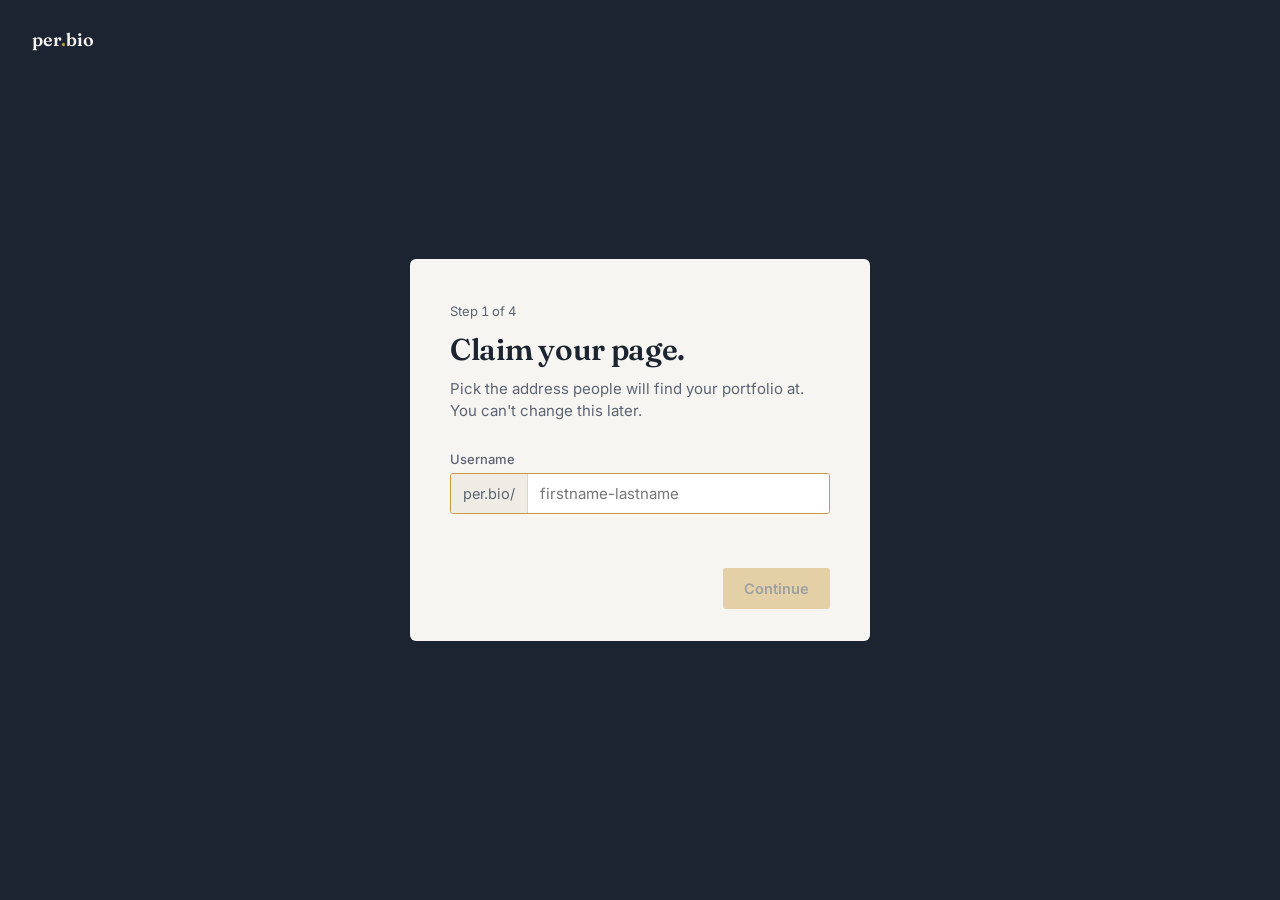
==== index.html @ e637c113 "Add per.bio app" ====
<!DOCTYPE html>
<html lang="en">
<head>
<meta charset="UTF-8">
<meta name="viewport" content="width=device-width, initial-scale=1">
<title>per.bio — Create your page</title>
<link rel="preconnect" href="https://fonts.googleapis.com">
<link href="https://fonts.googleapis.com/css2?family=Fraunces:opsz,wght@9..144,500;9..144,600&family=Inter:wght@400;500;600;700&display=swap" rel="stylesheet">
<link rel="stylesheet" href="style.css">
</head>
<body data-page="onboarding">

  <div class="onboard-wordmark">per<span>.</span>bio</div>

  <div class="onboarding">
    <div class="onboard-card">
      <div class="step-index" id="stepIndex">Step 1 of 4</div>
      <div id="stepBody"><!-- injected by script.js --></div>
      <div class="onboard-actions">
        <button type="button" class="btn-text" id="backBtn">Back</button>
        <button type="button" class="btn btn-primary" id="nextBtn">Continue</button>
      </div>
    </div>
  </div>

  <script src="script.js"></script>
</body>
</html>
---- style.css ----
/* =========================================================
   per.bio — shared styles
   Editorial / academic portfolio aesthetic:
   ink + paper + a single brass accent, hairline rules
   instead of card-shadow stacks.
   ========================================================= */

:root{
  --ink: #1B2430;
  --ink-2: #2A3441;
  --ink-soft: #47526333;
  --paper: #F7F5F1;
  --paper-2: #FFFFFF;
  --brass: #C99A3B;
  --brass-dark: #A87C24;
  --teal: #2F6F62;
  --line: #DCD7CC;
  --line-strong: #C6C0B2;
  --muted: #5B6472;
  --danger: #B3452E;

  --serif: "Fraunces", Georgia, "Times New Roman", serif;
  --sans: "Inter", -apple-system, BlinkMacSystemFont, "Segoe UI", sans-serif;

  --radius-sm: 3px;
  --radius-md: 6px;
  --radius-full: 999px;
}

*{ box-sizing: border-box; }
html, body{ height:100%; }
body{
  margin:0;
  font-family: var(--sans);
  color: var(--ink);
  background: var(--paper);
  -webkit-font-smoothing: antialiased;
}
h1,h2,h3,.serif{ font-family: var(--serif); font-weight: 600; letter-spacing: -0.01em; }
a{ color: inherit; }
button{ font-family: inherit; }
.hidden{ display:none !important; }

input, textarea, select{
  font-family: var(--sans);
  font-size: 15px;
  color: var(--ink);
  background: var(--paper-2);
  border: 1px solid var(--line);
  border-radius: var(--radius-sm);
  padding: 10px 12px;
  width: 100%;
  outline: none;
  transition: border-color .15s ease;
}
input:focus, textarea:focus, select:focus{
  border-color: var(--brass);
}
textarea{ resize: vertical; min-height: 90px; line-height: 1.5; }
label{ font-size: 13px; color: var(--muted); font-weight: 500; display:block; margin-bottom: 6px; }
.field{ margin-bottom: 18px; }
.field-row{ display:flex; gap: 14px; }
.field-row > .field{ flex:1; }

.btn{
  display:inline-flex; align-items:center; justify-content:center; gap:8px;
  border: 1px solid transparent;
  border-radius: var(--radius-sm);
  padding: 11px 20px;
  font-size: 14.5px;
  font-weight: 600;
  cursor: pointer;
  transition: transform .1s ease, opacity .15s ease, background .15s ease;
}
.btn:active{ transform: translateY(1px); }
.btn-primary{ background: var(--brass); color: var(--ink); }
.btn-primary:hover{ background: var(--brass-dark); }
.btn-primary:disabled{ opacity:.4; cursor:not-allowed; }
.btn-ghost{ background: transparent; color: var(--paper); border-color: rgba(247,245,241,.35); }
.btn-ghost:hover{ border-color: rgba(247,245,241,.7); }
.btn-outline{ background: transparent; color: var(--ink); border-color: var(--line-strong); }
.btn-outline:hover{ border-color: var(--ink); }
.btn-sm{ padding: 7px 14px; font-size: 13px; }
.btn-text{ background:none; border:none; color: var(--muted); font-size: 14px; cursor:pointer; padding:6px 4px; }
.btn-text:hover{ color: var(--ink); }

.badge{
  display:inline-flex; align-items:center; gap:6px;
  font-size: 12px; font-weight: 600; letter-spacing:.02em;
  padding: 4px 10px; border-radius: var(--radius-full);
  background: rgba(47,111,98,.1); color: var(--teal);
}

/* ---------- onboarding ---------- */
.onboarding{
  min-height:100vh;
  background: var(--ink);
  display:flex; align-items:center; justify-content:center;
  padding: 32px 20px;
}
.onboard-wordmark{
  position:fixed; top: 28px; left: 32px;
  color: var(--paper); font-family: var(--serif); font-size:18px; font-weight:600;
}
.onboard-wordmark span{ color: var(--brass); }
.onboard-card{
  width: 100%; max-width: 460px;
  background: var(--paper);
  border-radius: var(--radius-md);
  padding: 44px 40px 32px;
}
.step-index{
  font-size: 13px; color: var(--muted); margin-bottom: 14px; font-variant-numeric: tabular-nums;
}
.onboard-card h1{
  font-size: 30px; line-height:1.15; margin: 0 0 10px;
}
.onboard-sub{
  color: var(--muted); font-size: 15px; margin: 0 0 28px; line-height:1.5;
}
.username-input-wrap{
  display:flex; align-items:stretch; border: 1px solid var(--line); border-radius: var(--radius-sm); overflow:hidden;
}
.username-prefix{
  background: #EFECE5; color: var(--muted); font-size: 14.5px;
  display:flex; align-items:center; padding: 0 12px; white-space:nowrap; border-right: 1px solid var(--line);
}
.username-input-wrap input{ border:none; border-radius:0; }
.username-input-wrap:focus-within{ border-color: var(--brass); }
.field-msg{ font-size: 13px; margin-top: 8px; min-height: 18px; }
.field-msg.error{ color: var(--danger); }
.field-msg.ok{ color: var(--teal); }

.choice-list{ display:flex; flex-direction:column; gap:10px; margin-bottom: 8px; }
.choice{
  display:flex; align-items:center; justify-content:space-between; gap:12px;
  border: 1px solid var(--line); border-radius: var(--radius-sm);
  padding: 13px 16px; cursor:pointer; background: var(--paper-2);
  font-size: 15px; text-align:left; transition: border-color .12s ease, background .12s ease;
}
.choice:hover{ border-color: var(--line-strong); }
.choice.selected{ border-color: var(--brass); background: #FBF3E3; }
.choice .tick{
  width:18px; height:18px; border-radius:50%; border: 1.5px solid var(--line-strong); flex:none;
  display:flex; align-items:center; justify-content:center;
}
.choice.selected .tick{ border-color: var(--brass); background: var(--brass); }
.choice.selected .tick::after{ content:""; width:7px; height:7px; border-radius:50%; background: var(--ink); }

.onboard-actions{
  display:flex; align-items:center; justify-content:space-between; margin-top: 28px;
}

/* ---------- dashboard shell ---------- */
.dashboard{ min-height:100vh; display:flex; flex-direction:column; }
.topbar{
  background: var(--ink); color: var(--paper);
  display:flex; align-items:center; justify-content:space-between;
  padding: 14px 26px; flex: none;
}
.topbar .wordmark{ font-family: var(--serif); font-size: 17px; font-weight:600; }
.topbar .wordmark span{ color: var(--brass); }
.topbar .handle{ color: rgba(247,245,241,.6); font-size: 13.5px; margin-left: 14px; }
.topbar-actions{ display:flex; align-items:center; gap: 10px; }

.dash-body{ flex:1; display:flex; min-height:0; }
.tab-rail{
  width: 210px; flex: none; background: var(--paper-2); border-right: 1px solid var(--line);
  padding: 22px 12px; display:flex; flex-direction:column; gap: 2px;
}
.tab-rail button{
  text-align:left; background:none; border:none; cursor:pointer;
  padding: 10px 14px; border-radius: var(--radius-sm); font-size: 14.5px; color: var(--muted);
  display:flex; align-items:center; gap:10px;
}
.tab-rail button:hover{ background: var(--paper); color: var(--ink); }
.tab-rail button.active{ background: var(--ink); color: var(--paper); font-weight:600; }
.tab-rail .rail-num{ font-size:11px; opacity:.55; font-variant-numeric: tabular-nums; width: 16px; }

.editor{
  flex: 1 1 480px; max-width: 620px; overflow-y:auto;
  padding: 32px 36px 60px; border-right: 1px solid var(--line);
}
.editor h2{ font-size: 22px; margin: 0 0 6px; }
.editor .panel-sub{ color: var(--muted); font-size: 14px; margin: 0 0 28px; }
.panel{ display:none; }
.panel.active{ display:block; }

.avatar-picker{ display:flex; align-items:center; gap: 18px; margin-bottom: 26px; }
.avatar-circle{
  width: 74px; height:74px; border-radius:50%; background: var(--ink);
  color: var(--paper); display:flex; align-items:center; justify-content:center;
  font-family: var(--serif); font-size: 26px; overflow:hidden; flex:none; border: 2px solid var(--paper-2);
  box-shadow: 0 0 0 1px var(--line);
}
.avatar-circle img{ width:100%; height:100%; object-fit:cover; }

.social-grid{ display:flex; flex-direction:column; gap: 10px; }
.social-row{ display:flex; align-items:center; gap: 12px; }
.social-chip{
  width: 38px; height:38px; border-radius:50%; flex:none;
  display:flex; align-items:center; justify-content:center;
  font-size: 11.5px; font-weight:700; color:#fff; letter-spacing:.01em;
}
.social-row input{ flex:1; }

.media-item{
  border:1px solid var(--line); border-radius: var(--radius-sm); padding: 14px 16px; margin-bottom: 12px;
}
.media-item .row1{ display:flex; gap:10px; margin-bottom:10px; }
.media-item select{ max-width: 140px; }
.media-item-actions{ display:flex; justify-content:flex-end; }

.list-add-row{ margin-top: 4px; }

.resume-drop{
  border: 1.5px dashed var(--line-strong); border-radius: var(--radius-sm);
  padding: 26px; text-align:center; color: var(--muted); font-size: 14px; margin-bottom: 18px;
  cursor:pointer;
}
.resume-drop:hover{ border-color: var(--brass); color: var(--ink); }
.resume-file{
  display:flex; align-items:center; justify-content:space-between;
  border: 1px solid var(--line); border-radius: var(--radius-sm); padding: 12px 16px; margin-bottom: 18px;
  font-size: 14px;
}

.preview{
  width: 380px; flex:none; background: var(--paper); overflow-y:auto; padding: 26px 24px 60px;
}
.preview-label{
  font-size: 12px; color: var(--muted); text-transform: none; letter-spacing:.02em; margin-bottom: 10px;
  display:flex; align-items:center; justify-content:space-between;
}
.preview-frame{
  background: var(--paper-2); border: 1px solid var(--line); border-radius: var(--radius-md);
  padding: 30px 22px; min-height: 520px;
}

/* ---------- public profile page (shared render) ---------- */
.pv-head{ text-align:center; margin-bottom: 22px; }
.pv-avatar{
  width: 84px; height:84px; border-radius:50%; margin: 0 auto 14px;
  background: var(--ink); color:var(--paper); display:flex; align-items:center; justify-content:center;
  font-family: var(--serif); font-size: 30px; overflow:hidden;
}
.pv-avatar img{ width:100%; height:100%; object-fit:cover; }
.pv-name{ font-size: 21px; margin: 0 0 4px; }
.pv-tag{ color: var(--muted); font-size: 13.5px; margin: 0 0 10px; }
.pv-bio{ font-size: 14.5px; line-height:1.6; color: var(--ink-2); margin: 0 0 18px; }
.pv-socials{ display:flex; flex-wrap:wrap; justify-content:center; gap:8px; margin-bottom: 22px; }
.pv-social-chip{
  width: 32px; height:32px; border-radius:50%; display:flex; align-items:center; justify-content:center;
  font-size: 10px; font-weight:700; color:#fff; text-decoration:none;
}
.pv-tabs{
  display:flex; gap: 4px; border-bottom: 1px solid var(--line); margin-bottom: 18px; overflow-x:auto;
}
.pv-tabs button{
  background:none; border:none; cursor:pointer; padding: 9px 4px; margin-right: 16px;
  font-size: 13.5px; color: var(--muted); border-bottom: 2px solid transparent; white-space:nowrap;
}
.pv-tabs button.active{ color: var(--ink); border-color: var(--brass); font-weight:600; }
.pv-panel{ display:none; font-size: 14px; line-height:1.6; }
.pv-panel.active{ display:block; }
.pv-empty{ color: var(--muted); font-style: normal; font-size: 13.5px; }
.pv-media-card{ border:1px solid var(--line); border-radius: var(--radius-sm); padding: 12px 14px; margin-bottom: 10px; }
.pv-media-card .plat{ font-size: 11px; color: var(--teal); font-weight:700; margin-bottom:4px; }
.pv-media-card a{ font-size: 13.5px; word-break: break-all; }
.pv-row{ display:flex; justify-content:space-between; gap: 12px; padding: 9px 0; border-bottom: 1px solid #EFEBE3; }
.pv-row:last-child{ border-bottom:none; }
.pv-row .k{ color: var(--muted); }

/* full public page (profile.html) */
.public-page{
  max-width: 560px; margin: 0 auto; padding: 60px 24px 90px;
}
.public-page .pv-avatar{ width: 108px; height:108px; font-size: 38px; }
.public-page .pv-name{ font-size: 28px; }
.public-page .pv-bio{ font-size: 15.5px; max-width: 440px; margin-left:auto; margin-right:auto; text-align:center; }
.public-topbar{
  text-align:center; padding: 18px 0 0; font-size: 12.5px; color: var(--muted);
}
.public-topbar span{ color: var(--brass); font-weight:700; }

/* ---------- gmail connect + booking calendar ---------- */
.sub-h{ font-size: 14px; font-weight:600; margin: 26px 0 12px; }

.gmail-box{
  display:flex; gap:14px; border:1px solid var(--line); border-radius: var(--radius-md);
  padding: 18px; background: var(--paper-2); margin-bottom: 6px;
}
.gmail-box-icon{
  width: 38px; height:38px; border-radius:50%; flex:none;
  background: var(--ink); color: var(--paper); font-family: var(--serif);
  display:flex; align-items:center; justify-content:center; font-size:17px;
}
.gmail-box-title{ font-weight:600; font-size: 15px; margin-bottom:4px; }
.gmail-box-sub{ font-size: 13px; color: var(--muted); line-height:1.5; }

.gmail-connected-badge{
  display:flex; align-items:center; gap:8px; font-size: 13.5px;
  border:1px solid var(--line); border-radius: var(--radius-full);
  padding: 8px 14px; margin-bottom: 18px; width:fit-content;
}
.gmail-dot{ width:8px; height:8px; border-radius:50%; background: var(--teal); flex:none; }
.gmail-connected-badge #disconnectGmailBtn{ margin-left:6px; padding:0; font-size:12.5px; }

.day-toggle-row{ display:flex; flex-wrap:wrap; gap:8px; margin-bottom: 20px; }
.day-chip{
  border:1px solid var(--line); background: var(--paper-2); border-radius: var(--radius-full);
  padding: 7px 14px; font-size: 13.5px; cursor:pointer; color: var(--muted);
}
.day-chip.selected{ background: var(--ink); border-color: var(--ink); color: var(--paper); font-weight:600; }

.cal-note{ font-size: 13.5px; color: var(--ink-2); margin: 0 0 16px; line-height:1.5; }
.cal-header{ display:flex; align-items:center; justify-content:space-between; margin-bottom: 10px; }
.cal-header button{ font-size: 18px; padding: 2px 10px; }
.cal-header button:disabled{ opacity:.25; cursor:default; }
.cal-month-label{ font-size: 15.5px; }
.cal-weekdays{
  display:grid; grid-template-columns: repeat(7,1fr); gap:4px;
  font-size: 11.5px; color: var(--muted); text-align:center; margin-bottom: 4px;
}
.cal-grid{ display:grid; grid-template-columns: repeat(7,1fr); gap:4px; margin-bottom: 6px; }
.cal-day{
  aspect-ratio: 1; border:1px solid transparent; background: none; border-radius: var(--radius-sm);
  font-size: 13px; color: var(--line-strong); cursor: default;
}
.cal-day.cal-blank{ visibility:hidden; }
.cal-day.cal-past{ color: #D8D3C7; }
.cal-day.cal-today{ font-weight:700; }
.cal-day.cal-available{
  color: var(--ink); border-color: var(--line); cursor:pointer; background: var(--paper-2);
}
.cal-day.cal-available:hover{ border-color: var(--brass); }
.cal-day.cal-selected{ background: var(--brass); border-color: var(--brass); color: var(--ink); font-weight:700; }

.cal-slots-wrap{ border-top: 1px solid var(--line); margin-top: 14px; padding-top: 14px; }
.cal-slots-label{ font-size: 13px; color: var(--muted); margin-bottom: 10px; }
.cal-slots{ display:flex; flex-wrap:wrap; gap:8px; }
.cal-slot{
  border:1px solid var(--line); background: var(--paper-2); border-radius: var(--radius-sm);
  padding: 8px 12px; font-size: 13px; cursor:pointer;
}
.cal-slot:hover{ border-color: var(--brass); }
.cal-slot.cal-slot-booked{ color: var(--muted); text-decoration: line-through; cursor:default; background:#F1EEE7; }
.cal-confirm{ margin-top: 14px; padding-top: 14px; border-top: 1px solid var(--line); max-width: 280px; }
.cal-confirm-success{
  margin-top: 14px; padding: 12px 14px; border-radius: var(--radius-sm);
  background: rgba(47,111,98,.1); color: var(--teal); font-size: 13.5px;
}

@media (max-width: 980px){
  .dash-body{ flex-direction: column; }
  .tab-rail{ width:100%; flex-direction:row; overflow-x:auto; border-right:none; border-bottom:1px solid var(--line); }
  .editor{ max-width:none; border-right:none; }
  .preview{ width:100%; }
}
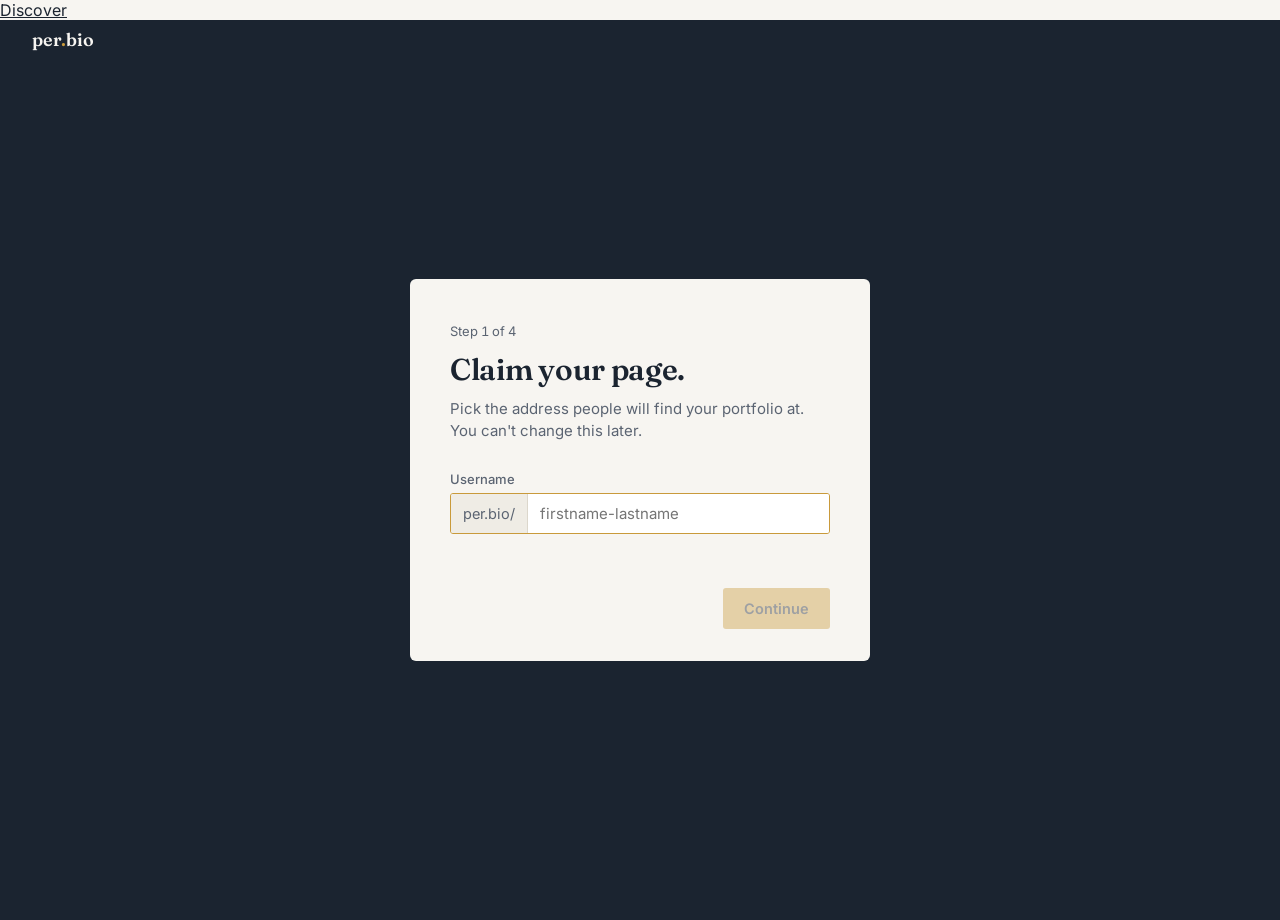
==== commit 733fa62f: "Add per.bio app" ====
--- a/index.html
+++ b/index.html
@@ -11,6 +11,7 @@
 <body data-page="onboarding">
 
   <div class="onboard-wordmark">per<span>.</span>bio</div>
+  <a class="onboard-discover" href="discover.html">Discover</a>
 
   <div class="onboarding">
     <div class="onboard-card">
@@ -25,4 +26,4 @@
 
   <script src="script.js"></script>
 </body>
-</html>
+</html>
--- a/style.css
+++ b/style.css
@@ -234,8 +234,9 @@
 }
 .preview-frame{
   background: var(--paper-2); border: 1px solid var(--line); border-radius: var(--radius-md);
-  padding: 30px 22px; min-height: 520px;
-}
+  overflow:hidden;
+}
+.preview-frame .tpl{ padding: 30px 22px; min-height: 520px; }
 
 /* ---------- public profile page (shared render) ---------- */
 .pv-head{ text-align:center; margin-bottom: 22px; }
@@ -351,9 +352,94 @@
   background: rgba(47,111,98,.1); color: var(--teal); font-size: 13.5px;
 }
 
+/* ---------- templates ---------- */
+.tpl{ container-type: inline-size; background: var(--paper); color: var(--ink); }
+.public-page:has(.tpl-split){ max-width: 980px; }
+body.tpl-dark .public-topbar{ color:#9AA3AF; }
+
+/* Midnight */
+.tpl-midnight{
+  --ink:#F2EFE8; --ink-2:#D9D5CB; --paper:#12181F; --paper-2:#1B2430;
+  --line:#2E3946; --line-strong:#3E4B59; --muted:#9AA3AF;
+}
+.tpl-midnight .btn-primary, .tpl-midnight .cal-day.cal-selected{ color:#1B2430; }
+.tpl-midnight .pv-avatar{ background: var(--brass); color:#1B2430; }
+.tpl-midnight .cal-slot-booked{ background:#161D25; }
+.tpl-midnight .cal-day.cal-past{ color:#3A4653; }
+.tpl-midnight .pv-row{ border-bottom-color:#26303B; }
+
+/* Editorial */
+.tpl-editorial{ --paper:#FFFFFF; }
+.tpl-editorial .pv-head{ text-align:left; }
+.tpl-editorial .pv-avatar{ margin:0 0 18px; border-radius:6px; width:92px; height:92px; }
+.tpl-editorial .pv-name{ font-size: clamp(28px, 9cqw, 40px); line-height:1.05; margin-bottom:8px; }
+.tpl-editorial .pv-tag{ font-size:15px; }
+.tpl-editorial .pv-socials{ justify-content:flex-start; }
+.tpl-editorial .pv-social-chip{ border-radius:4px; }
+.tpl-editorial .pv-tabs{ border-bottom:2px solid var(--ink); }
+.tpl-editorial .pv-tabs button.active{ margin-bottom:-2px; }
+
+/* Banner */
+.tpl-banner .pv-head{
+  background: linear-gradient(135deg, #1B2430 0%, #2A3441 55%, var(--brass) 150%);
+  border-radius:8px; padding: 34px 18px 26px;
+}
+.tpl-banner .pv-name{ color:#F7F5F1; }
+.tpl-banner .pv-tag{ color: rgba(247,245,241,.75); }
+.tpl-banner .pv-avatar{ background: var(--brass); color:#1B2430; border:3px solid #F7F5F1; }
+
+/* Split */
+.tpl-split .pv-head{ text-align:left; }
+.tpl-split .pv-avatar{ margin-left:0; margin-right:0; }
+.tpl-split .pv-socials{ justify-content:flex-start; }
+@container (min-width: 700px){
+  .tpl-split .tpl-layout{ display:grid; grid-template-columns: 250px 1fr; gap:48px; align-items:start; }
+  .tpl-split .tpl-side{ position:sticky; top:40px; padding-right:32px; border-right:1px solid var(--line); }
+}
+
+/* template picker */
+.tpl-grid{ display:grid; grid-template-columns: repeat(auto-fill, minmax(150px, 1fr)); gap:14px; margin-bottom:26px; }
+.tpl-card{
+  text-align:left; background: var(--paper-2); border:1px solid var(--line);
+  border-radius: var(--radius-md); padding:10px; cursor:pointer; font-family: inherit; color: var(--ink);
+}
+.tpl-card:hover{ border-color: var(--line-strong); }
+.tpl-card.selected{ border-color: var(--brass); box-shadow: 0 0 0 1px var(--brass); }
+.tpl-name{ font-weight:600; font-size:14px; margin-top:10px; }
+.tpl-desc{ font-size:12px; color: var(--muted); margin-top:2px; }
+.swatch-row{ display:flex; gap:12px; flex-wrap:wrap; }
+.swatch{ width:32px; height:32px; border-radius:50%; border:2px solid var(--paper-2); box-shadow: 0 0 0 1px var(--line-strong); cursor:pointer; padding:0; }
+.swatch.selected{ box-shadow: 0 0 0 2px var(--ink); }
+
+.thumb{ height:96px; border-radius:4px; position:relative; overflow:hidden; background:#F7F5F1; border:1px solid var(--line); }
+.thumb i{ position:absolute; display:block; }
+.thumb .th-av{ width:20px; height:20px; border-radius:50%; background:#1B2430; left:50%; top:12px; transform:translateX(-50%); }
+.thumb .th-l1{ height:5px; width:52px; background:#1B2430; left:50%; top:38px; transform:translateX(-50%); }
+.thumb .th-l2{ height:3px; width:72px; background:#DCD7CC; left:50%; top:48px; transform:translateX(-50%); }
+.thumb .th-bar{ height:2px; left:12px; right:12px; top:68px; background:#C99A3B; }
+.thumb-midnight{ background:#12181F; border-color:#12181F; }
+.thumb-midnight .th-av{ background:#C99A3B; }
+.thumb-midnight .th-l1{ background:#F2EFE8; }
+.thumb-midnight .th-l2{ background:#3E4B59; }
+.thumb-editorial{ background:#fff; }
+.thumb-editorial .th-av{ left:12px; top:12px; transform:none; border-radius:3px; width:22px; height:22px; }
+.thumb-editorial .th-l1{ left:12px; top:42px; transform:none; width:64px; height:7px; }
+.thumb-editorial .th-l2{ left:12px; top:55px; transform:none; }
+.thumb-editorial .th-bar{ background:#1B2430; top:72px; }
+.thumb-banner::before{ content:""; position:absolute; left:8px; right:8px; top:8px; height:46px; border-radius:4px; background: linear-gradient(135deg,#1B2430,#C99A3B); }
+.thumb-banner .th-av{ top:22px; background:#C99A3B; border:2px solid #F7F5F1; }
+.thumb-banner .th-l1{ top:62px; }
+.thumb-banner .th-l2{ top:72px; }
+.thumb-banner .th-bar{ display:none; }
+.thumb-split .th-av{ left:12px; top:14px; transform:none; }
+.thumb-split .th-l1{ left:12px; top:44px; transform:none; width:34px; }
+.thumb-split .th-l2{ left:12px; top:54px; transform:none; width:40px; }
+.thumb-split .th-bar{ display:none; }
+.thumb-split::after{ content:""; position:absolute; left:64px; right:10px; top:14px; bottom:14px; background: repeating-linear-gradient(#DCD7CC 0 4px, transparent 4px 12px); }
+
 @media (max-width: 980px){
   .dash-body{ flex-direction: column; }
   .tab-rail{ width:100%; flex-direction:row; overflow-x:auto; border-right:none; border-bottom:1px solid var(--line); }
   .editor{ max-width:none; border-right:none; }
   .preview{ width:100%; }
-}
+}
